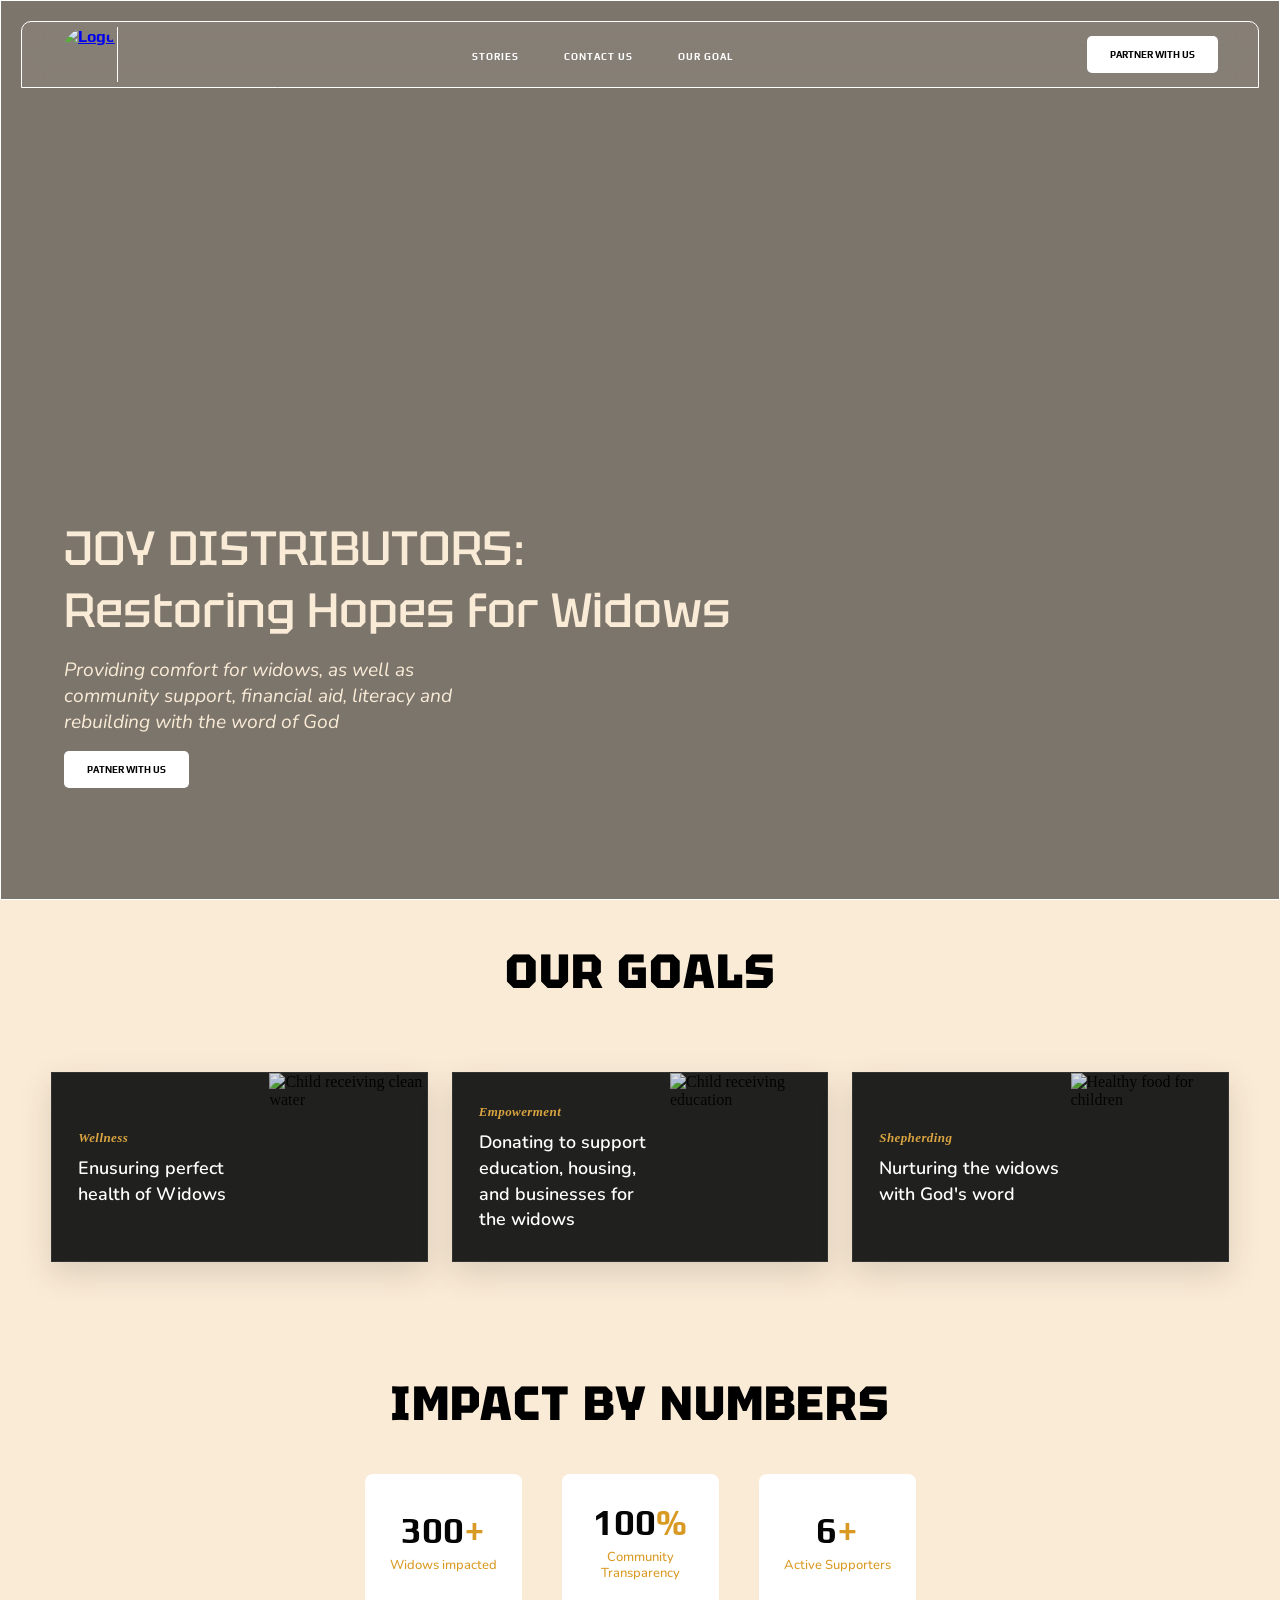
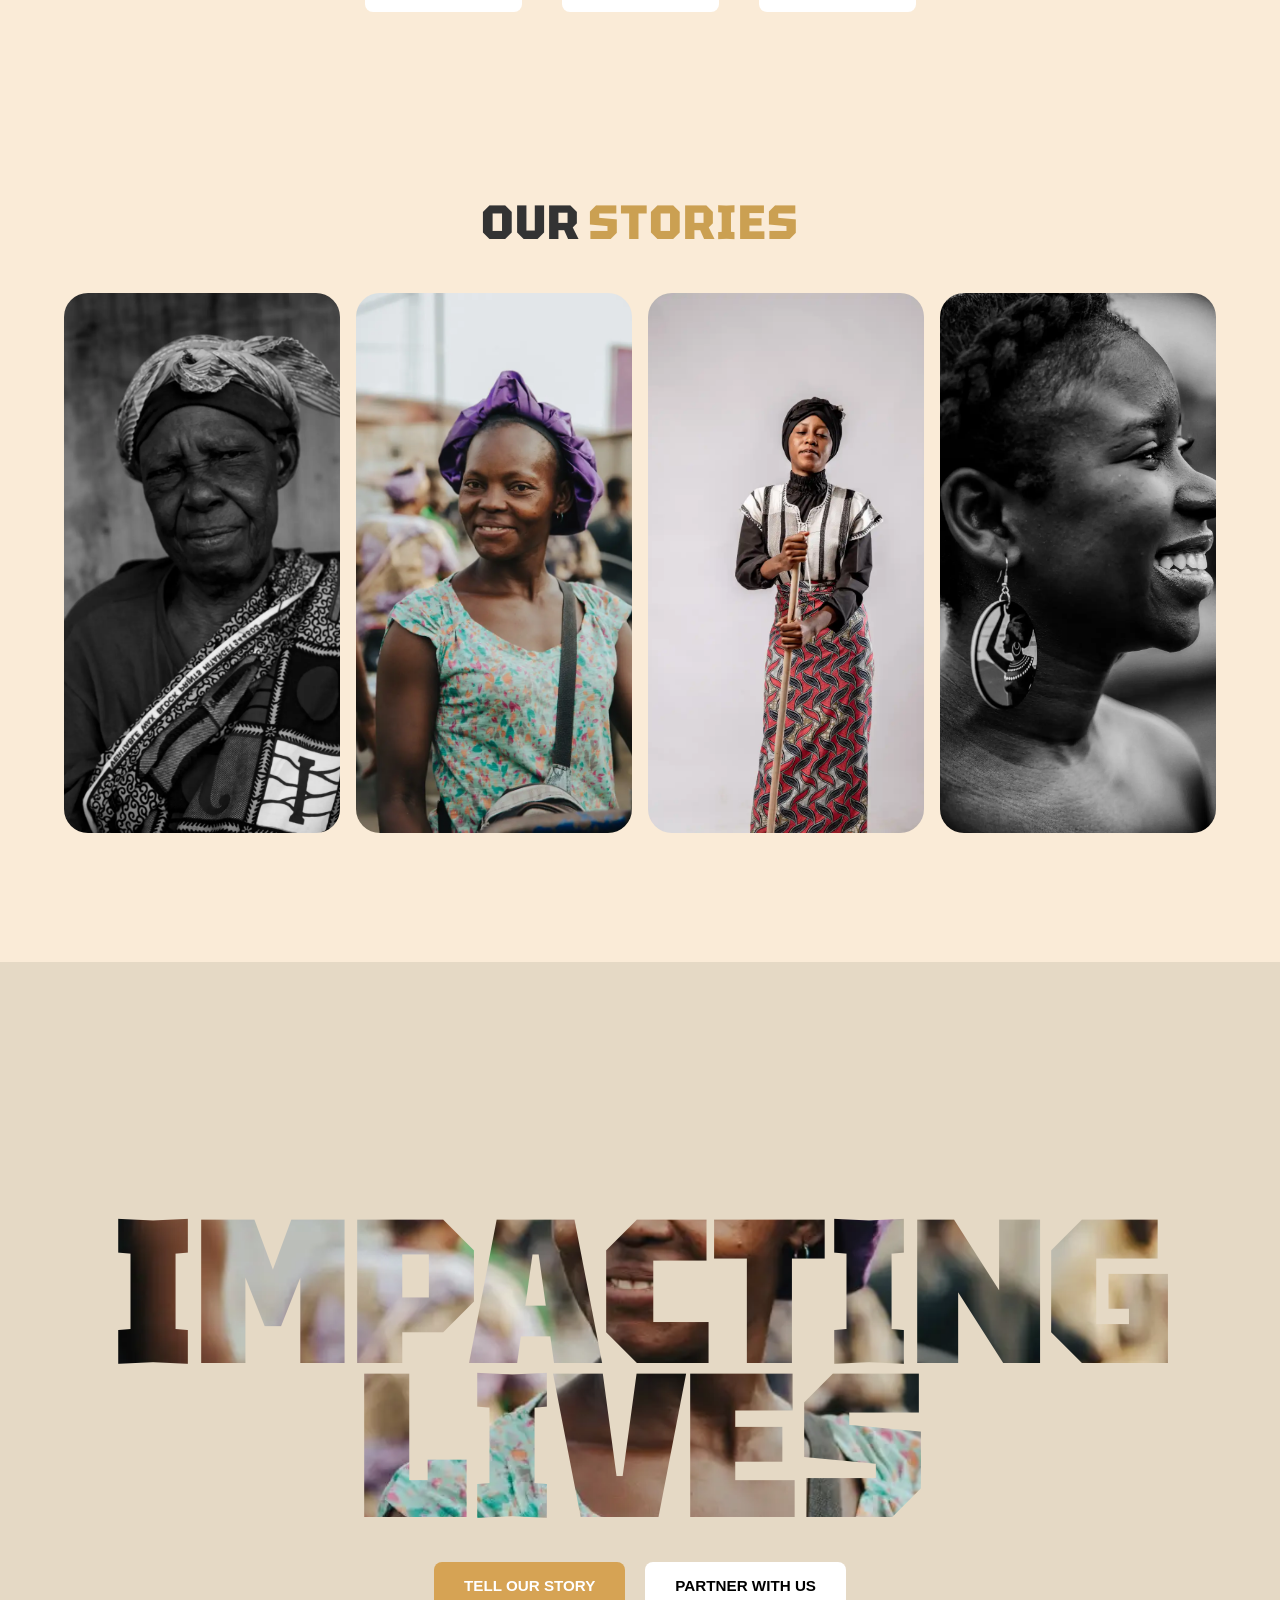
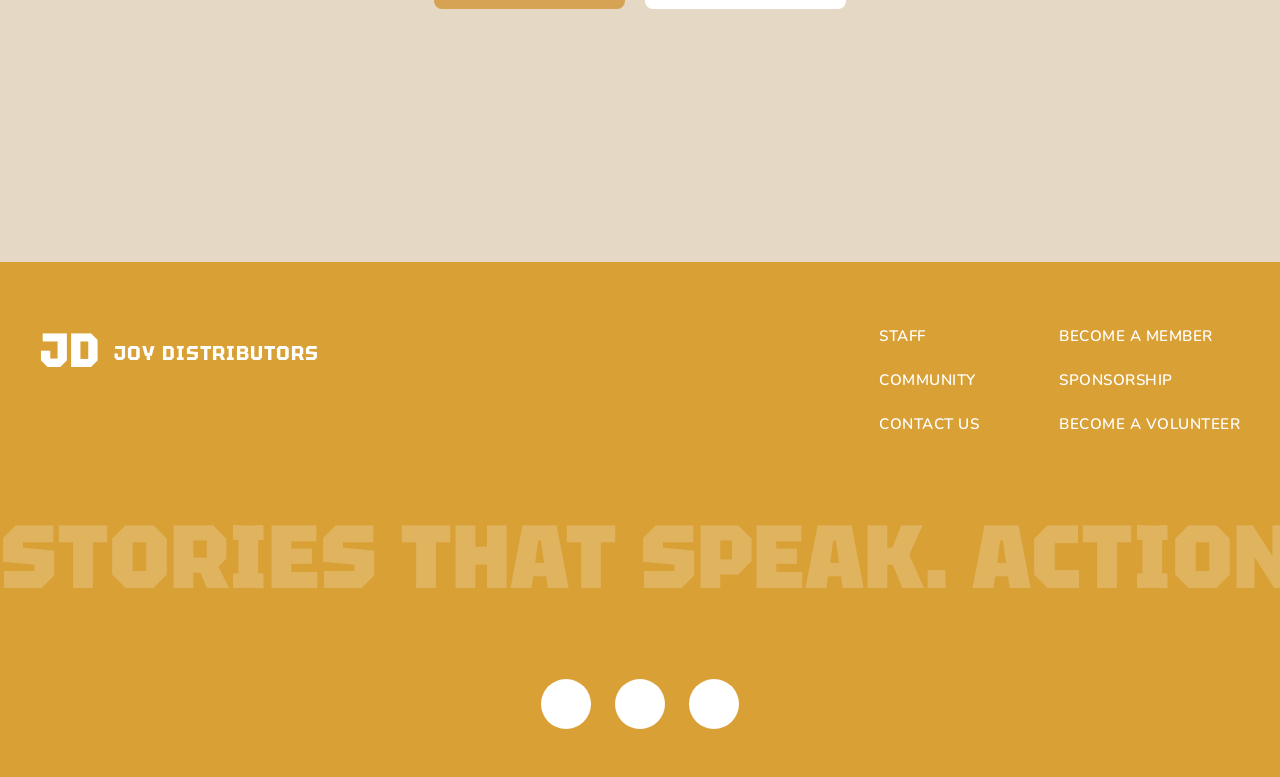
==== index.html @ 3abdb515 "First Commit for joy distributors" ====
<!doctype html>
<html lang="en">
  <head>
    <meta charset="UTF-8" />
    <meta name="viewport" content="width=device-width, initial-scale=1.0" />
    <title>Joy Distributors</title>
    <link rel="stylesheet" href="style.css" />
    <script src="https://cdn.tailwindcss.com"></script>
    <script src="https://code.iconify.design/iconify-icon/1.0.7/iconify-icon.min.js"></script>
    <script defer src="index.js"></script>
  </head>
  <body class="scroll-container" data-lenis-prevent>
    <div class="hero section1">
      <video autoplay muted loop playsinline>
        <source src="assets/video/hero.mp4" type="video/mp4" />
        Your browser does not support the video tag.
      </video>

      <div class="hero-content">
        <nav class="navbar">
          <!-- LEFT LOGO -->
          <a href="index.html"
            ><div class="logo">
              <img src="logo.png" alt="Logo" /></div
          ></a>

          <!-- CENTER LINKS -->
          <ul class="nav-links">
            <li><a href="story.html">STORIES</a></li>
            <li><a href="#">CONTACT US</a></li>
            <li><a href="#">OUR GOAL</a></li>
          </ul>

          <!-- RIGHT BUTTON -->
          <a href="#" class="partner-btn">PARTNER WITH US</a>

          <!-- HAMBURGER -->
          <div class="hamburger" id="hamburger">
            <span></span>
            <span></span>
            <span></span>
          </div>

          <!-- MOBILE MENU -->
          <div class="mobile-menu" id="mobileMenu">
            <a href="#">STORIES</a>
            <a href="#">CONTACT US</a>
            <a href="#">OUR GOAL</a>
            <a href="#">PARTNER WITH US</a>
          </div>
        </nav>
        <div class="hero-body">
          <h1>
            JOY DISTRIBUTORS: <br />
            Restoring Hopes for Widows
          </h1>
          <p>
            Providing comfort for widows, as well as community support,
            financial aid, literacy and rebuilding with the word of God
          </p>
          <h2 class="cta">PATNER WITH US</h2>
        </div>
      </div>
    </div>
    <section class="goal-section">
      <h2>OUR GOALS</h2>
      <section class="causes-section">
        <div class="cause-card">
          <div class="cause-content">
            <span class="cause-category">Wellness</span>

            <h3>Enusuring perfect health of Widows</h3>
          </div>

          <div class="cause-image">
            <img
              src="https://picsum.photos/id/15/200/300"
              alt="Child receiving clean water"
            />
          </div>
        </div>

        <div class="cause-card">
          <div class="cause-content">
            <span class="cause-category">Empowerment</span>

            <h3>
              Donating to support education, housing, and businesses for the
              widows
            </h3>
          </div>

          <div class="cause-image">
            <img
              src="https://picsum.photos/200/300"
              alt="Child receiving education"
            />
          </div>
        </div>

        <div class="cause-card">
          <div class="cause-content">
            <span class="cause-category">Shepherding</span>

            <h3>Nurturing the widows with God's word</h3>
          </div>

          <div class="cause-image">
            <img
              src="https://images.unsplash.com/photo-1602030028438-4cf153cbae9e?auto=format&fit=crop&w=600&q=80"
              alt="Healthy food for children"
            />
          </div>
        </div>
      </section>
    </section>
    <section class="impact-section">
      <h2 class="impact-title">IMPACT BY NUMBERS</h2>

      <div class="impact-cards">
        <div class="impact-card">
          <p class="impact-number">300<span class="accent">+</span></p>

          <p class="impact-label">Widows impacted</p>
        </div>

        <div class="impact-card">
          <p class="impact-number">100<span class="accent">%</span></p>

          <p class="impact-label">
            Community <br />
            Transparency
          </p>
        </div>

        <div class="impact-card">
          <p class="impact-number">6<span class="accent">+</span></p>

          <p class="impact-label">Active Supporters</p>
        </div>
      </div>
    </section>

    <section class="stories-section">
      <h1 class="section-header">
        <span class="header-dark">OUR</span>
        <span class="header-gold">STORIES</span>
      </h1>

      <div class="carousel-container">
        <!-- Card 1 -->
        <a href="stories.html" class="story-card">
          <img
            src="assets/img/womanImg-1.webp"
            onerror="
              this.onerror = null;
              this.src =
                'https://placehold.co/600x800/1e1e1e/ffffff?text=Image+1';
            "
            alt="Story Image"
          />
          <div class="card-content">
            <h2 class="card-title">Blessing Bright (62 years old)</h2>
            <p class="card-desc">
              Lorem ipsum dolor sit amet consectetur. Quisque tristique
              convallis gravida laoreet tempus fames mattis nibh lobortis.
            </p>
          </div>
        </a>

        <!-- Card 2 -->
        <a href="stories.html" class="story-card">
          <img
            src="assets/img/womanImg-2.webp"
            onerror="
              this.onerror = null;
              this.src =
                'https://placehold.co/600x800/3e3e3e/ffffff?text=Image+2';
            "
            alt="Story Image"
          />
          <div class="card-content">
            <h2 class="card-title">Blessing Bright (62 years old)</h2>
            <p class="card-desc">
              Lorem ipsum dolor sit amet consectetur. Quisque tristique
              convallis gravida laoreet tempus fames mattis nibh lobortis.
            </p>
          </div>
        </a>

        <!-- Card 3 -->
        <a href="stories.html" class="story-card">
          <img
            src="assets/img/womanImg-3.webp"
            onerror="
              this.onerror = null;
              this.src =
                'https://placehold.co/600x800/2a2a2a/ffffff?text=Image+3';
            "
            alt="Story Image"
          />
          <div class="card-content">
            <h2 class="card-title">Blessing Bright (62 years old)</h2>
            <p class="card-desc">
              Lorem ipsum dolor sit amet consectetur. Quisque tristique
              convallis gravida laoreet tempus fames mattis nibh lobortis.
            </p>
          </div>
        </a>

        <!-- Card 4 -->
        <a href="stories.html" class="story-card">
          <img
            src="assets/img/womanImg-4.webp"
            onerror="
              this.onerror = null;
              this.src =
                'https://placehold.co/600x800/111111/ffffff?text=Image+4';
            "
            alt="Story Image"
          />
          <div class="card-content">
            <h2 class="card-title">Blessing Bright (62 years old)</h2>
            <p class="card-desc">
              Lorem ipsum dolor sit amet consectetur. Quisque tristique
              convallis gravida laoreet tempus fames mattis nibh lobortis.
            </p>
          </div>
        </a>
      </div>
    </section>
    <section class="impat-section">
      <h1 class="impat-title">IMPACTING<br />LIVES</h1>
      <div class="impat-buttons">
        <a href="http://google"
          ><button class="impat-btn btn-primary">TELL OUR STORY</button></a
        >
        <a href="http://google.com"
          ><button class="impat-btn btn-secondary">PARTNER WITH US</button></a
        >
      </div>
    </section>
    <footer class="site-footer">
      <div class="footer-top">
        <div class="footer-logo">
          <a href="#" class="footer-logo-link">JD</a>
          <span class="footer-logo-text">JOY DISTRIBUTORS</span>
        </div>

        <div class="footer-links-container">
          <div class="footer-links-col">
            <a href="#" class="footer-link">STAFF</a>
            <a href="#" class="footer-link">COMMUNITY</a>
            <a href="#" class="footer-link">CONTACT US</a>
          </div>
          <div class="footer-links-col">
            <a href="#" class="footer-link">BECOME A MEMBER</a>
            <a href="#" class="footer-link">SPONSORSHIP</a>
            <a href="#" class="footer-link">BECOME A VOLUNTEER</a>
          </div>
        </div>
      </div>

      <div class="footer-marquee-wrapper">
        <div class="footer-marquee">
          <span>STORIES THAT SPEAK. ACTIONS THAT COUNT.</span>
          <span>STORIES THAT SPEAK. ACTIONS THAT COUNT.</span>
          <span>STORIES THAT SPEAK. ACTIONS THAT COUNT.</span>
          <span>STORIES THAT SPEAK. ACTIONS THAT COUNT.</span>
        </div>
      </div>

      <div class="footer-socials">
        <a href="#" class="social-btn" aria-label="Facebook">
          <iconify-icon icon="mdi:facebook"></iconify-icon>
        </a>
        <a href="#" class="social-btn" aria-label="TikTok">
          <iconify-icon icon="ic:baseline-tiktok"></iconify-icon>
        </a>
        <a href="#" class="social-btn" aria-label="Instagram">
          <iconify-icon icon="mdi:instagram"></iconify-icon>
        </a>
      </div>
    </footer>
  </body>
  <script src="https://unpkg.com/lenis@1.1.16/dist/lenis.min.js"></script>
</html>
---- style.css ----
@import url("https://fonts.googleapis.com/css2?family=Tektur:wght@400..900&display=swap");
@import url("https://fonts.googleapis.com/css2?family=Play:wght@400;700&display=swap");
@import url("https://fonts.googleapis.com/css2?family=Nunito:ital,wght@0,200..1000;1,200..1000&display=swap");
* {
  box-sizing: border-box;
  margin: 0;
  padding: 0;
}
body {
  background-color: antiquewhite;
}
.hero {
  position: relative;
  height: 100vh;
  overflow: hidden;
  display: flex;
  justify-content: center;
  align-items: center;
  color: white;
}

/* Background Video */
.hero video {
  position: absolute;
  top: 50%;
  left: 50%;
  min-width: 100%;
  min-height: 100%;
  width: auto;
  height: auto;
  transform: translate(-50%, -50%);
  object-fit: cover;
  z-index: -2;
}

/* Dark Overlay */
.hero::before {
  content: "";
  position: absolute;
  inset: 0;
  background: rgba(0, 0, 0, 0.5);
  z-index: -1;
}

.hero-content {
  z-index: 1;
  padding: 20px;
  border: 1px solid white;
  width: 100vw;
  height: 100vh;
}

/* NAVBAR */
.navbar {
  position: sticky;
  top: 0;
  width: 100%;
  padding: 5px 40px;
  display: flex;
  align-items: center;
  justify-content: space-between;

  background: rgba(255, 255, 255, 0.08);
  backdrop-filter: blur(12px);
  -webkit-backdrop-filter: blur(12px);

  border-bottom: 1px solid rgba(255, 255, 255, 0.1);

  z-index: 1000;
  font-family: "Play", sans-serif;
  font-weight: 700;
  border: 1px solid white;
  border-top-left-radius: 10px;
  border-top-right-radius: 10px;
}

/* LOGO */
.logo {
  display: flex;
  align-items: center;
  border-right: 1px solid white;
}

.logo img {
  width: 55px;
  height: 55px;
  object-fit: cover;
  border-radius: 50%;
}

/* CENTER NAV */
.nav-links {
  display: flex;
  gap: 45px;
  list-style: none;
}

.nav-links a {
  text-decoration: none;
  color: white;
  font-size: 0.6rem;
  letter-spacing: 1px;
  transition: 0.3s;
}

.nav-links a:hover {
  opacity: 0.7;
}

/* RIGHT BUTTON */
.partner-btn,
.cta {
  text-decoration: none;
  color: black;
  border: 1px solid rgba(255, 255, 255, 0.4);
  padding: 12px 22px;
  border-radius: 5px;
  transition: 0.3s;
  font-size: 0.6rem;
  background-color: white;
}

.partner-btn:hover,
.cta:hover {
  background: transparent;
  color: white;
  backdrop-filter: blur(8px);
}

/* HAMBURGER */
.hamburger {
  display: none;
  flex-direction: column;
  gap: 5px;
  cursor: pointer;
}

.hamburger span {
  width: 26px;
  height: 3px;
  background: white;
  border-radius: 5px;
  transition: 0.3s;
}

/* MOBILE MENU */
.mobile-menu {
  position: absolute;
  top: 100%;
  left: 0;
  width: 100%;
  background: rgba(0, 0, 0, 0.7);
  backdrop-filter: blur(14px);

  display: none;
  flex-direction: column;
  align-items: center;
  padding: 25px 0;
  gap: 25px;
}

.mobile-menu a {
  color: white;
  text-decoration: none;
  font-size: 15px;
}

.mobile-menu.active {
  display: flex;
}

/* RESPONSIVE */
@media (max-width: 900px) {
  .nav-links,
  .partner-btn {
    display: none;
  }

  .hamburger {
    display: flex;
  }

  .navbar {
    padding: 18px 25px;
  }
}

.hero-body {
  left: 4rem;
  position: absolute;
  color: antiquewhite;
  bottom: 7rem;
}
.hero-body p {
  margin: 1rem 0;
  font-style: italic;
  width: 40%;
}
.hero-body h1 {
  font-family: "Tektur", sans-serif;
  font-weight: 500;
  font-size: 3rem;
}
.hero-body {
  font-family: "Nunito", sans-serif;
  font-optical-sizing: auto;
  font-weight: 400;
  font-size: 1.2rem;
}

.cta {
  width: fit-content;
  font-family: "Play", sans-serif;
  font-weight: 700;
}

/* GOAL SECTION */

.goal-section h2 {
  /* margin: 1.2rem auto;
  text-align: center;
  font-family: "Tektur", sans-serif; */

  text-align: center;
  font-family: "Tektur", sans-serif;
  font-size: clamp(2rem, 5vw, 3rem);
  font-weight: 800;
  margin-bottom: 2.5rem;
  margin-top: 2.5rem;
  text-transform: uppercase;
  letter-spacing: 1px;
  gap: 0.5rem;
}

/* ================================
   CAUSES SECTION
================================ */

.causes-section {
  width: min(1400px, 92%);
  margin: 70px auto;

  display: grid;
  grid-template-columns: repeat(3, 1fr);
  gap: 24px;
}

/* ================================
   CARD
================================ */

.cause-card {
  min-height: 190px;

  display: flex;
  align-items: stretch;

  overflow: hidden;

  background: #20201e;

  border: 1px solid rgba(255, 255, 255, 0.08);

  box-shadow: 0 12px 30px rgba(45, 34, 20, 0.15);

  transition:
    transform 0.3s ease,
    box-shadow 0.3s ease;
}

.cause-card:hover {
  transform: translateY(-6px);

  box-shadow: 0 18px 35px rgba(45, 34, 20, 0.25);
}

/* ================================
   CARD CONTENT
================================ */

.cause-content {
  flex: 1;

  min-width: 0;

  padding: 28px 10px 25px 26px;

  display: flex;
  flex-direction: column;
  justify-content: center;
}

/* Category */

.cause-category {
  display: block;

  margin-bottom: 10px;

  color: #d9a441;

  font-size: 13px;
  font-weight: 600;

  font-style: italic;

  letter-spacing: 0.4px;
}

/* Heading */

.cause-content h3 {
  max-width: 190px;

  font-family: "Nunito", sans-serif;

  color: #ffffff;

  font-size: clamp(15px, 1.4vw, 19px);

  line-height: 1.45;

  font-weight: 600;
}

/* ================================
   BUTTON
================================ */

.cause-btn {
  width: fit-content;

  display: inline-flex;
  align-items: center;
  gap: 8px;

  margin-top: 20px;

  padding: 10px 15px;

  color: #ffffff;

  background: #e85d3f;

  font-size: 12px;
  font-weight: 600;

  text-decoration: none;

  transition:
    background 0.25s ease,
    transform 0.25s ease;
}

.cause-btn:hover {
  background: #c9472d;

  transform: translateX(3px);
}

.cause-btn span {
  font-size: 15px;

  transition: transform 0.25s ease;
}

.cause-btn:hover span {
  transform: translateX(3px);
}

/* ================================
   IMAGE
================================ */

.cause-image {
  width: 42%;

  overflow: hidden;

  position: relative;
}

.cause-image::after {
  content: "";

  position: absolute;

  inset: 0;

  background: linear-gradient(90deg, rgba(32, 32, 30, 0.15), transparent);
}

.cause-image img {
  width: 100%;
  height: 100%;

  display: block;

  object-fit: cover;

  transition: transform 0.5s ease;
}

.cause-card:hover .cause-image img {
  transform: scale(1.08);
}

/* ================================
   TABLET
================================ */

@media (max-width: 1000px) {
  .causes-section {
    grid-template-columns: repeat(2, 1fr);

    gap: 20px;
  }

  .cause-card:last-child {
    grid-column: 1 / -1;

    max-width: 600px;
    width: 100%;

    margin: 0 auto;
  }

  .cause-content {
    padding-left: 24px;
  }
}

/* ================================
   MOBILE
================================ */

@media (max-width: 650px) {
  .causes-section {
    width: 90%;

    margin: 40px auto;

    grid-template-columns: 1fr;

    gap: 18px;
  }

  .cause-card:last-child {
    grid-column: auto;

    max-width: none;
  }

  .cause-card {
    min-height: 165px;
  }

  .cause-content {
    padding: 22px 8px 22px 20px;
  }

  .cause-category {
    font-size: 12px;

    margin-bottom: 7px;
  }

  .cause-content h3 {
    font-size: 15px;

    line-height: 1.4;
  }

  .cause-btn {
    margin-top: 14px;

    padding: 9px 12px;

    font-size: 11px;
  }

  .cause-image {
    width: 38%;
  }
}

/* ================================
   SMALL PHONES
================================ */

@media (max-width: 400px) {
  .cause-card {
    min-height: 150px;
  }

  .cause-content {
    padding-left: 16px;
  }

  .cause-content h3 {
    font-size: 14px;
  }

  .cause-image {
    width: 35%;
  }

  .cause-btn {
    padding: 8px 10px;
  }
}

/* Impact Section */
.impact-section {
  width: 100%;
  max-width: 1300px;
  margin: 0 auto;
  padding: 40px 20px 50px;
}

.impact-title {
  /* margin: 0 0 34px;
  font-family: "Play", sans-serif;
  font-size: clamp(2rem, 5vw, 3rem);
  
  font-size: 22px;
  font-weight: 700;
  letter-spacing: 0.5px;
  color: #363636; */

  text-align: center;
  font-family: "Tektur", sans-serif;
  font-size: clamp(2rem, 5vw, 3rem);
  font-weight: 800;
  margin-bottom: 2.5rem;
  text-transform: uppercase;
  letter-spacing: 1px;
  gap: 0.5rem;
}

.impact-cards {
  display: flex;
  justify-content: center;
  align-items: stretch;
  gap: 40px;
}

.impact-card {
  width: 157px;
  min-height: 138px;
  padding: 25px 12px;
  background: #ffffff;
  border-radius: 8px;

  display: flex;
  flex-direction: column;
  justify-content: center;
  align-items: center;

  text-align: center;
}

.impact-number {
  margin: 0;
  font-family: "Play", sans-serif;
  font-size: 36px;
  line-height: 1;
  font-weight: 700;
  color: #050505;
  white-space: nowrap;
}

.impact-number .accent {
  color: #d99a24;
}

.impact-label {
  margin: 10px 0 0;
  font-family: "Nunito", sans-serif;
  font-size: 13px;
  line-height: 1.2;
  font-weight: 500;
  color: #d99a24;
  white-space: nowrap;
}

/* Tablet */
@media (max-width: 700px) {
  .impact-section {
    padding: 35px 20px 45px;
  }

  .impact-cards {
    gap: 20px;
  }

  .impact-card {
    width: 150px;
  }
}

/* Mobile */
@media (max-width: 520px) {
  .impact-section {
    padding: 30px 20px 40px;
  }

  .impact-title {
    font-size: 20px;
    margin-bottom: 28px;
  }

  .impact-cards {
    flex-direction: column;
    align-items: center;
    gap: 18px;
  }

  .impact-card {
    width: 100%;
    max-width: 180px;
    min-height: 130px;
  }
}

/* Small phones */
@media (max-width: 350px) {
  .impact-section {
    padding-left: 15px;
    padding-right: 15px;
  }

  .impact-card {
    max-width: 170px;
  }

  .impact-number {
    font-size: 33px;
  }

  .impact-label {
    font-size: 12px;
  }
}

:root {
  --bg-color: #e8ded3;
  --text-dark: #333333;
  --text-gold: #cba052;
}

/* Full screen section setup */
.stories-section {
  width: 100vw;
  height: 100vh;
  display: flex;
  flex-direction: column;
  align-items: center;
  justify-content: center;
  padding: 2rem 0;
  /* background-color: var(--bg-color); */
}

.section-header {
  font-family: "Tektur", sans-serif;
  font-size: clamp(2rem, 5vw, 3rem);
  font-weight: 800;
  margin-bottom: 2.5rem;
  text-transform: uppercase;
  letter-spacing: 1px;
  display: flex;
  gap: 0.5rem;
}

.header-dark {
  color: var(--text-dark);
}

.header-gold {
  color: var(--text-gold);
}

.carousel-container {
  display: flex;
  gap: 1rem;
  width: 90%;
  max-width: 1200px;
  height: 60vh;
  min-height: 400px;
}

.story-card {
  position: relative;
  flex: 1; /* Initial collapsed state */
  border-radius: 1.5rem;
  overflow: hidden;
  cursor: pointer;
  text-decoration: none;
  transition: flex 0.6s cubic-bezier(0.25, 0.8, 0.25, 1);
  display: block;
}

.story-card img {
  position: absolute;
  top: 0;
  left: 0;
  width: 100%;
  height: 100%;
  object-fit: cover;
  transition: transform 0.6s ease;
}

.card-content {
  position: absolute;
  bottom: 0;
  left: 0;
  width: 100%;
  padding: 3rem 1.5rem 1.5rem 1.5rem;
  background: linear-gradient(
    to top,
    rgba(0, 0, 0, 0.85) 0%,
    rgba(0, 0, 0, 0.4) 60%,
    transparent 100%
  );
  color: white;

  /* Initial hidden state for desktop */
  opacity: 0;
  transform: translateY(20px);
  transition: all 0.5s cubic-bezier(0.25, 0.8, 0.25, 1);
  display: flex;
  flex-direction: column;
  justify-content: flex-end;
  height: 50%; /* Ensure gradient covers enough area */
  pointer-events: none; /* Prevent interference with card hover */
}

.story-card:hover {
  flex: 5; /* Expanded state */
}

.story-card:hover .card-content {
  opacity: 1;
  transform: translateY(0);
}

.card-title {
  font-size: 1.25rem;
  font-weight: 500;
  margin-bottom: 0.5rem;
  white-space: nowrap; /* Prevent awkward wrapping during transition */
  overflow: hidden;
  text-overflow: ellipsis;
}

.card-desc {
  font-size: 0.875rem;
  line-height: 1.4;
  opacity: 0.9;
  font-weight: 300;
  /* Hide text that overflows the expanded container */
  display: -webkit-box;
  -webkit-line-clamp: 3;
  -webkit-box-orient: vertical;
  overflow: hidden;
}

@media (max-width: 768px) {
  .carousel-container {
    width: 100%;
    padding: 0 1.5rem;
    overflow-x: auto;
    scroll-snap-type: x mandatory;
    scroll-behavior: smooth;
    -webkit-overflow-scrolling: touch;
    height: 55vh; /* Slightly shorter on mobile */
    gap: 1rem;
  }

  /* Hide scrollbar for a cleaner look */
  .carousel-container::-webkit-scrollbar {
    display: none;
  }
  .carousel-container {
    -ms-overflow-style: none;
    scrollbar-width: none;
  }

  .story-card {
    /* Permanent expanded state on mobile */
    flex: 0 0 80%;
    scroll-snap-align: center;
    border-radius: 1rem;
  }

  /* Disable the flex hover transition on mobile */
  .story-card:hover {
    flex: 0 0 80%;
  }

  .card-content {
    /* Permanent visible state on mobile */
    opacity: 1;
    transform: translateY(0);
    padding: 2rem 1.25rem 1.25rem 1.25rem;
  }

  .card-title {
    white-space: normal; /* Allow wrapping on mobile */
    font-size: 1.1rem;
  }
}

.impat-section {
  width: 100vw;
  height: 100vh;
  background-color: #e5d9c5;
  display: flex;
  flex-direction: column;
  align-items: center;
  justify-content: center;
  overflow: hidden;
  position: relative;
}

.impat-title {
  font-family: "Tektur", sans-serif;
  font-size: clamp(4rem, 16vw, 13rem);
  font-weight: 900;
  text-transform: uppercase;
  line-height: 0.75;
  text-align: center;
  margin-bottom: 2.5rem;
  letter-spacing: -0.02em;

  /* Text Masking with fallback layer for preview */
  background-image:
    url("assets/img/womanImg-2.webp"),
    url("https://images.unsplash.com/photo-1488521787991-ed7bbaae773c?w=1200&q=80");
  background-position: center;
  background-repeat: no-repeat;
  background-size: 100%;
  -webkit-background-clip: text;
  -webkit-text-fill-color: transparent;
  background-clip: text;
  color: transparent;

  /* Zoom transition */
  transition: background-size 1.5s ease-out;
}

.impat-title.in-view {
  background-size: 115%;
}

.impat-buttons {
  display: flex;
  gap: 20px;
  z-index: 10;
}

.impat-btn {
  padding: 15px 30px;
  border-radius: 8px;
  border: none;
  font-family: "Inter", sans-serif;
  font-weight: 700;
  font-size: 0.95rem;
  cursor: pointer;
  transition:
    transform 0.3s ease,
    box-shadow 0.3s ease;
  text-transform: uppercase;
}

.btn-primary {
  background-color: #d6a354;
  color: #ffffff;
}

.btn-secondary {
  background-color: #ffffff;
  color: #000000;
}

.impat-btn:hover {
  transform: scale(1.05);
  box-shadow: 0 8px 20px rgba(0, 0, 0, 0.12);
}

@media (max-width: 768px) {
  .impat-buttons {
    flex-direction: column;
    width: 90%;
    max-width: 320px;
  }
  .impat-btn {
    width: 100%;
  }
}

.site-footer {
  background-color: #d9a036;
  padding: 4rem 2rem 3rem;
  color: #ffffff;
  overflow: hidden;
  font-family: "Nunito", sans-serif;
  position: relative;
}

.footer-top {
  display: flex;
  justify-content: space-between;
  align-items: flex-start;
  max-width: 1200px;
  margin: 0 auto 4rem;
  flex-wrap: wrap;
  gap: 3rem;
}

.footer-logo {
  display: flex;
  align-items: center;
  gap: 15px;
  font-family: "Tektur", sans-serif;
}

.footer-logo-link {
  font-size: 3rem;
  font-weight: 800;
  color: #ffffff;
  text-decoration: none;
  line-height: 1;
  transition: opacity 0.3s ease;
}

.footer-logo-link:hover {
  opacity: 0.8;
}

.footer-logo-text {
  font-size: 1.25rem;
  font-weight: 700;
  text-transform: uppercase;
  letter-spacing: 1px;
  margin-top: 5px;
}

.footer-links-container {
  display: flex;
  gap: 5rem;
}

.footer-links-col {
  display: flex;
  flex-direction: column;
  gap: 1.5rem;
}

.footer-link {
  color: #ffffff;
  text-decoration: none;
  font-weight: 600;
  font-size: 0.95rem;
  position: relative;
  text-transform: uppercase;
  width: fit-content;
  letter-spacing: 0.5px;
}

.footer-link::after {
  content: "";
  position: absolute;
  width: 0;
  height: 2px;
  bottom: -4px;
  left: 0;
  background-color: #ffffff;
  transition: width 0.3s cubic-bezier(0.25, 0.8, 0.25, 1);
}

.footer-link:hover::after {
  width: 100%;
}

.footer-marquee-wrapper {
  position: relative;
  width: 100vw;
  left: 50%;
  transform: translateX(-50%);
  overflow: hidden;
  pointer-events: none; /* Make unclickable */
  margin-bottom: 4rem;
}

.footer-marquee {
  display: flex;
  width: max-content;
  animation: scroll-marquee 40s linear infinite;
}

.footer-marquee span {
  font-family: "Tektur", sans-serif;
  font-size: clamp(3rem, 7vw, 6rem);
  font-weight: 900;
  color: rgba(255, 255, 255, 0.2);
  text-transform: uppercase;
  padding-right: 2rem;
  white-space: nowrap;
}

@keyframes scroll-marquee {
  0% {
    transform: translateX(0);
  }
  100% {
    /* Translate exactly half the width since we duplicate the content to loop perfectly */
    transform: translateX(-50%);
  }
}

.footer-socials {
  display: flex;
  justify-content: center;
  gap: 1.5rem;
  position: relative;
  z-index: 5;
}

.social-btn {
  display: flex;
  align-items: center;
  justify-content: center;
  width: 50px;
  height: 50px;
  background-color: #ffffff;
  border-radius: 50%;
  color: #d9a036;
  text-decoration: none;
  font-size: 1.5rem;
  transition:
    transform 0.3s ease,
    box-shadow 0.3s ease;
}

.social-btn:hover {
  transform: translateY(-5px);
  box-shadow: 0 8px 20px rgba(0, 0, 0, 0.15);
}

@media (max-width: 768px) {
  .footer-top {
    flex-direction: column;
    align-items: center;
    text-align: center;
  }

  .footer-links-container {
    flex-direction: column;
    gap: 2rem;
    align-items: center;
    width: 100%;
  }

  .footer-links-col {
    align-items: center;
    width: 100%;
  }
}
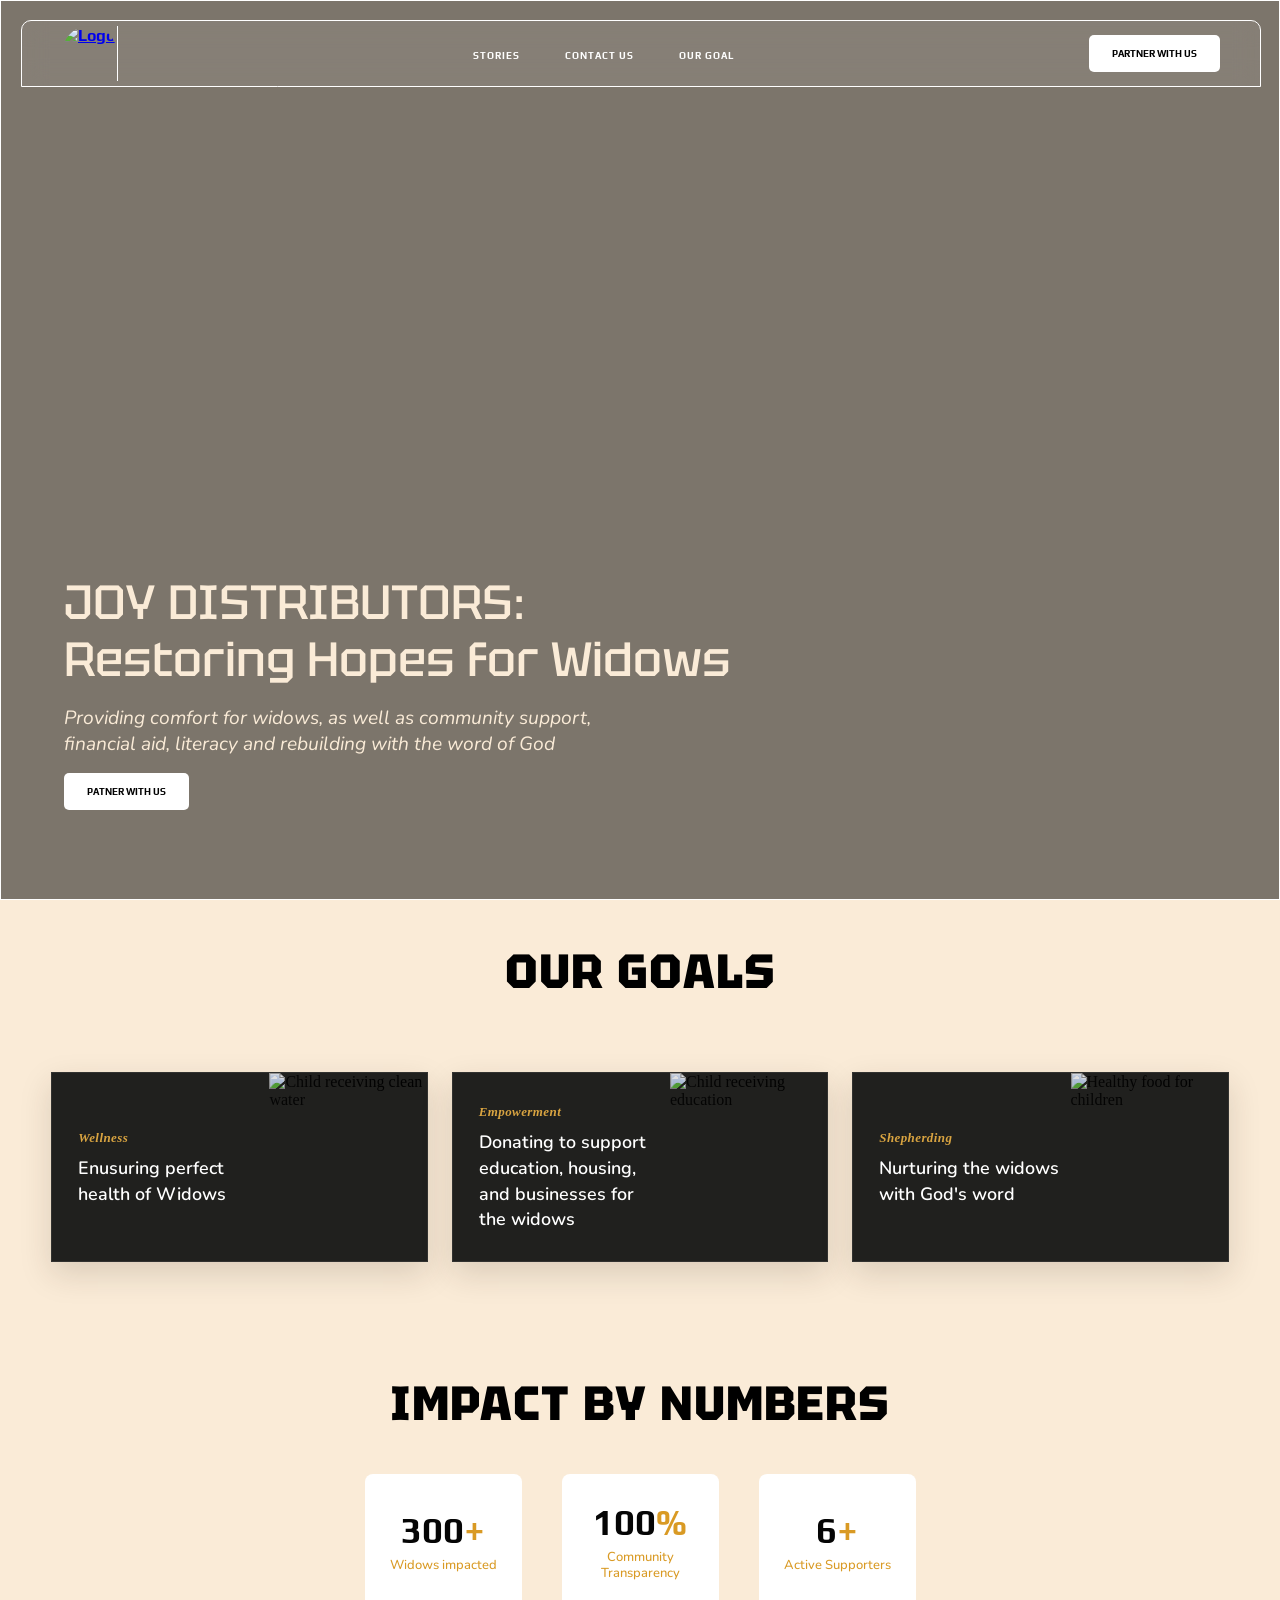
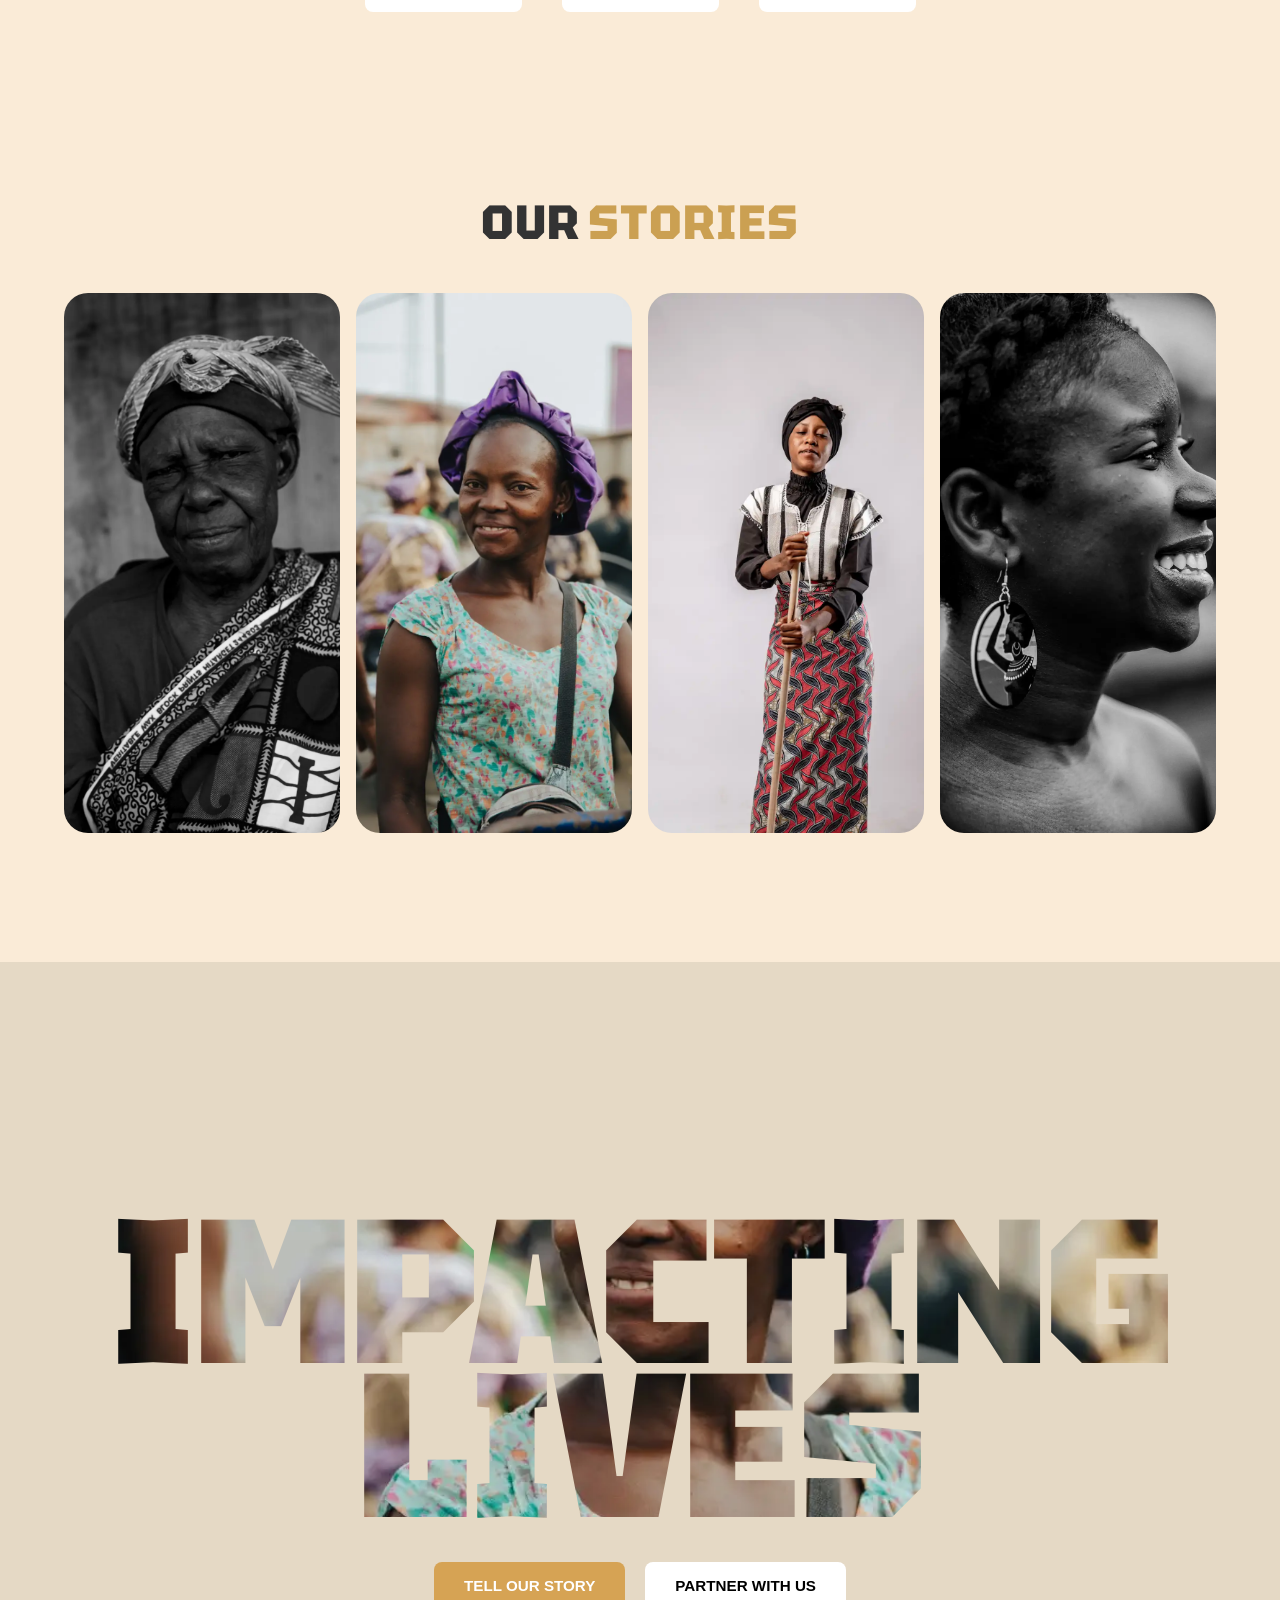
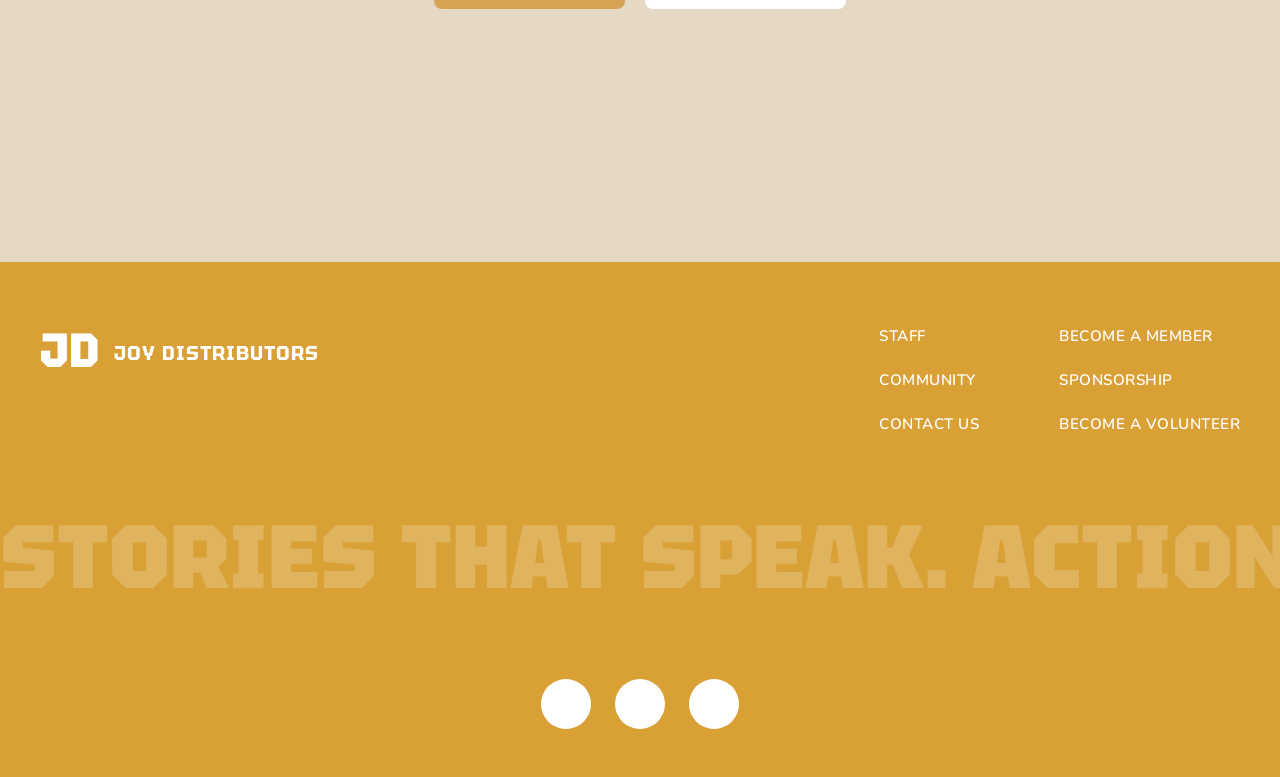
==== commit 1275b9cc: "Corrected sticky navigation problem as well as made the links function properly and made the hero se" ====
--- a/index.html
+++ b/index.html
@@ -27,12 +27,12 @@
           <!-- CENTER LINKS -->
           <ul class="nav-links">
             <li><a href="story.html">STORIES</a></li>
-            <li><a href="#">CONTACT US</a></li>
-            <li><a href="#">OUR GOAL</a></li>
+            <li><a href="contact-us.html">CONTACT US</a></li>
+            <li><a href="#goal">OUR GOAL</a></li>
           </ul>
 
           <!-- RIGHT BUTTON -->
-          <a href="#" class="partner-btn">PARTNER WITH US</a>
+          <a href="contact-us.html" class="partner-btn">PARTNER WITH US</a>
 
           <!-- HAMBURGER -->
           <div class="hamburger" id="hamburger">
@@ -43,10 +43,10 @@
 
           <!-- MOBILE MENU -->
           <div class="mobile-menu" id="mobileMenu">
-            <a href="#">STORIES</a>
-            <a href="#">CONTACT US</a>
-            <a href="#">OUR GOAL</a>
-            <a href="#">PARTNER WITH US</a>
+            <a href="story.html">STORIES</a>
+            <a href="contact-us.html">CONTACT US</a>
+            <a href="#goal">OUR GOAL</a>
+            <a href="contact-us.html">PARTNER WITH US</a>
           </div>
         </nav>
         <div class="hero-body">
@@ -62,7 +62,7 @@
         </div>
       </div>
     </div>
-    <section class="goal-section">
+    <section class="goal-section" id="goal">
       <h2>OUR GOALS</h2>
       <section class="causes-section">
         <div class="cause-card">
--- a/style.css
+++ b/style.css
@@ -51,7 +51,7 @@
 }
 
 /* NAVBAR */
-.navbar {
+/* .navbar {
   position: sticky;
   top: 0;
   width: 100%;
@@ -66,6 +66,29 @@
 
   border-bottom: 1px solid rgba(255, 255, 255, 0.1);
 
+  z-index: 1000;
+  font-family: "Play", sans-serif;
+  font-weight: 700;
+  border: 1px solid white;
+  border-top-left-radius: 10px;
+  border-top-right-radius: 10px;
+} */
+
+/* NAVBAR FIX */
+.navbar {
+  position: fixed; /* Changed from sticky */
+  top: 20px; /* Matches the .hero-content padding */
+  width: calc(100% - 40px); /* Subtracts left/right padding */
+  padding: 5px 40px;
+  display: flex;
+  align-items: center;
+  justify-content: space-between;
+
+  background: rgba(255, 255, 255, 0.08);
+  backdrop-filter: blur(12px);
+  -webkit-backdrop-filter: blur(12px);
+
+  border-bottom: 1px solid rgba(255, 255, 255, 0.1);
   z-index: 1000;
   font-family: "Play", sans-serif;
   font-weight: 700;
@@ -185,7 +208,7 @@
   }
 }
 
-.hero-body {
+/* .hero-body {
   left: 4rem;
   position: absolute;
   color: antiquewhite;
@@ -206,6 +229,34 @@
   font-optical-sizing: auto;
   font-weight: 400;
   font-size: 1.2rem;
+} */
+
+.hero-body {
+  position: absolute;
+  bottom: 10%; /* Fluid bottom spacing */
+  left: 5%; /* Fluid left spacing instead of static 4rem */
+  right: 5%; /* Prevents text from hitting the right edge on mobile */
+  color: antiquewhite;
+  font-family: "Nunito", sans-serif;
+  font-weight: 400;
+}
+
+.hero-body h1 {
+  font-family: "Tektur", sans-serif;
+  font-weight: 500;
+  /* Fluid typography: scales dynamically between 1.8rem and 3rem */
+  font-size: clamp(1.8rem, 5vw, 3rem);
+  line-height: 1.2;
+}
+
+.hero-body p {
+  margin: 1rem 0;
+  font-style: italic;
+  /* Replaced strict 40% width with a responsive max-width limit */
+  width: 100%;
+  max-width: 600px;
+  /* Fluid typography for paragraph */
+  font-size: clamp(0.95rem, 2.5vw, 1.2rem);
 }
 
 .cta {
